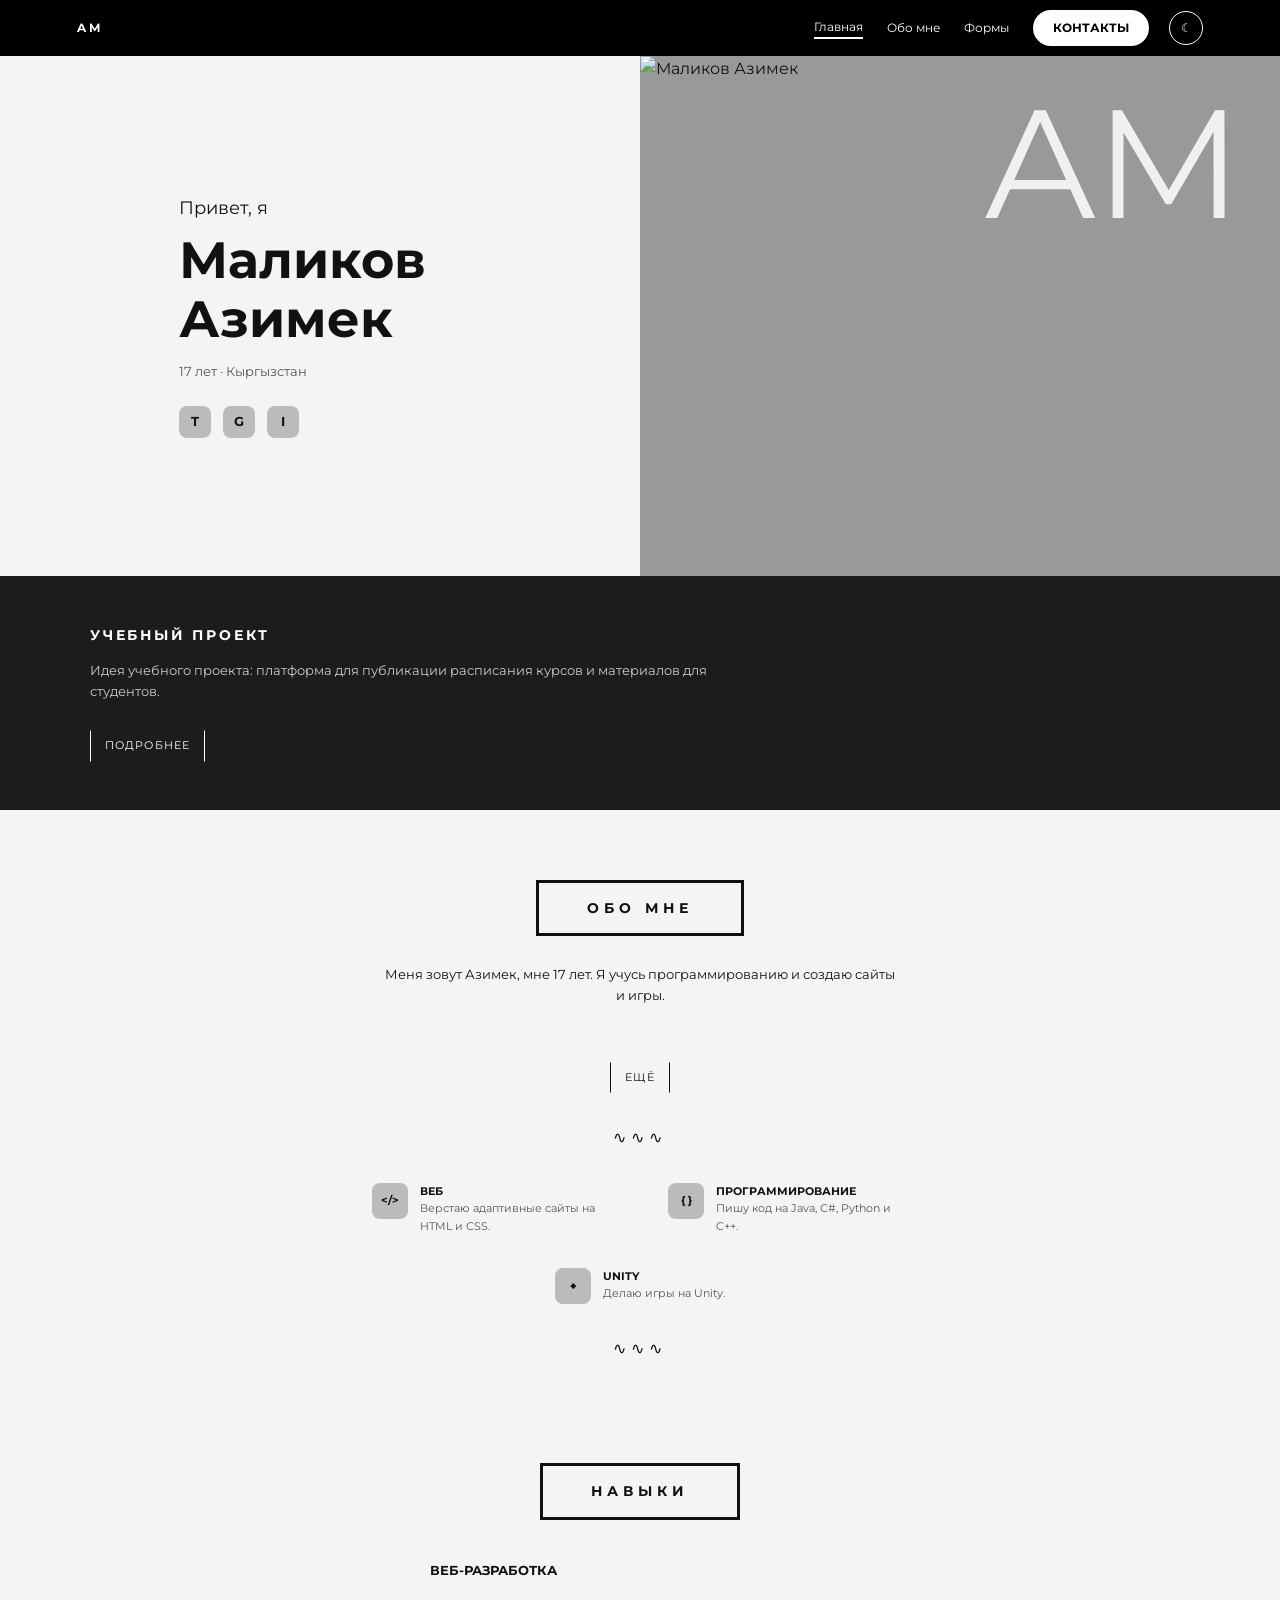
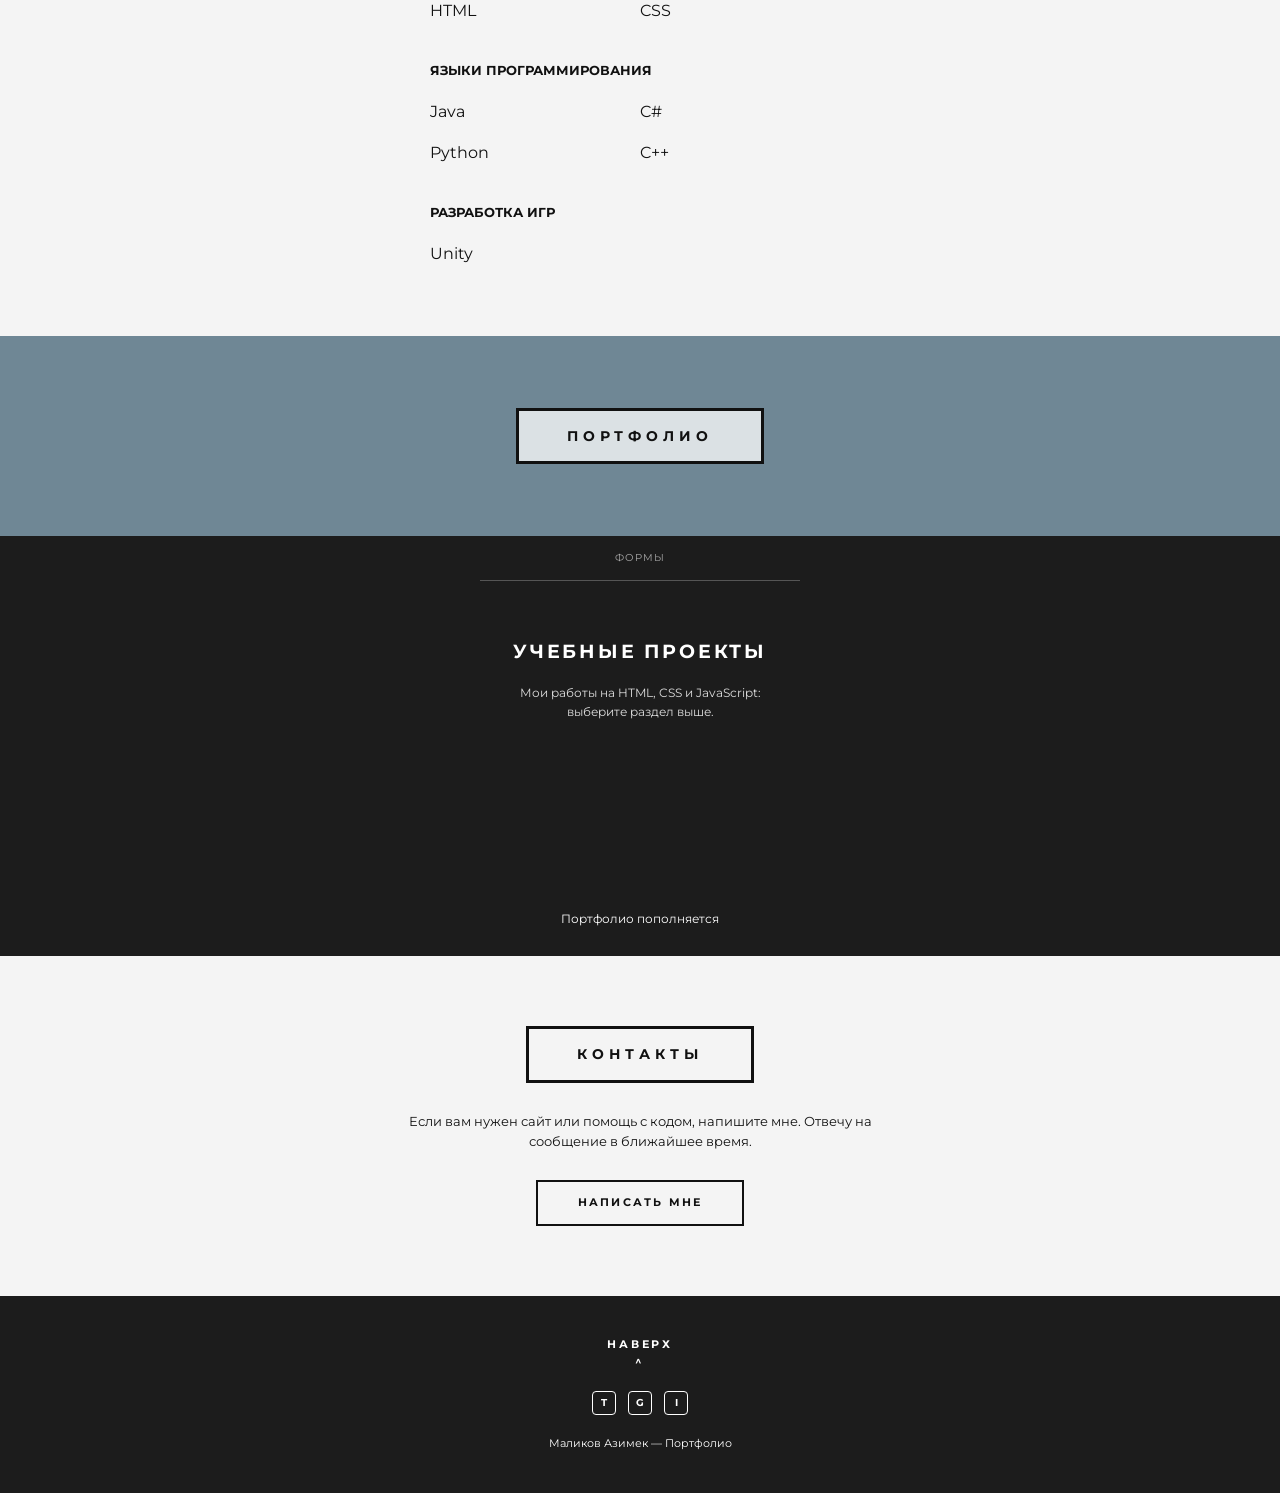
==== index.html @ 7f6b3d99 "first commit" ====
<!DOCTYPE html>
<html lang="ru">
<head>
<meta charset="UTF-8">
<meta name="viewport" content="width=device-width, initial-scale=1">
<title>Маликов Азимек — Портфолио</title>
<link rel="preconnect" href="https://fonts.googleapis.com">
<link rel="preconnect" href="https://fonts.gstatic.com" crossorigin>
<link href="https://fonts.googleapis.com/css2?family=Montserrat:wght@400;500;600;700&display=swap" rel="stylesheet">
<link rel="stylesheet" href="css/style.css">
<script src="js/script.js" defer></script>
</head>
<body>
<header class="topbar" id="top">
  <a class="logo" href="index.html">AM</a>
  <nav class="nav" id="site-nav" aria-label="Основная навигация">
    <a href="index.html" class="current">Главная</a>
    <a href="about.html">Обо мне</a>
    <a href="interactive.html">Формы</a>
    <a href="index.html#contacts" class="nav-cta">Контакты</a>
  </nav>
  <div class="topbar-tools">
    <button type="button" class="theme-toggle" id="theme-toggle" aria-label="Переключить тему" aria-pressed="false"></button>
    <button type="button" class="burger" aria-label="Меню" aria-expanded="false" aria-controls="site-nav"><span></span><span></span><span></span></button>
  </div>
</header>

<main>
  <section class="hero">
    <div class="hero-text">
      <p class="hello">Привет, я</p>
      <h1>Маликов<br>Азимек</h1>
      <p class="meta">17 лет · Кыргызстан</p>
      <ul class="socials">
        <li><a href="https://t.me/AZIIM02" target="_blank" rel="noopener" aria-label="Telegram">T</a></li>
        <li><a href="https://github.com/AZIMSGIT" target="_blank" rel="noopener" aria-label="GitHub">G</a></li>
        <li><a href="https://instagram.com/azim_best_" target="_blank" rel="noopener" aria-label="Instagram">I</a></li>
      </ul>
    </div>
    <div class="hero-photo">
      <img src="assets/images/photo.jpg" alt="Маликов Азимек">
      <span class="initials">AM</span>
    </div>
  </section>

  <section class="project">
    <div class="project-inner">
      <h2>Учебный проект</h2>
      <p>Идея учебного проекта: платформа для публикации расписания курсов и материалов для студентов.</p>
      <button type="button" class="bar-link" data-modal-open="project-modal">Подробнее</button>
    </div>
  </section>

  <section class="light about" id="about">
    <h2 class="box-title">Обо мне</h2>
    <p class="lead">Меня зовут Азимек, мне 17 лет. Я учусь программированию и создаю сайты и игры.</p>
    <a class="bar-link bar-link-dark" href="about.html">Ещё</a>
    <div class="divider"><span>∿∿∿</span></div>
    <ul class="cards">
      <li>
        <span class="icon">&lt;/&gt;</span>
        <div>
          <h3>Веб</h3>
          <p>Верстаю адаптивные сайты на HTML и CSS.</p>
        </div>
      </li>
      <li>
        <span class="icon">{ }</span>
        <div>
          <h3>Программирование</h3>
          <p>Пишу код на Java, C#, Python и C++.</p>
        </div>
      </li>
      <li>
        <span class="icon">◆</span>
        <div>
          <h3>Unity</h3>
          <p>Делаю игры на Unity.</p>
        </div>
      </li>
    </ul>
    <div class="divider"><span>∿∿∿</span></div>
  </section>

  <section class="light skills" id="skills">
    <h2 class="box-title">Навыки</h2>
    <div class="skill-groups">
      <div class="group">
        <h3>Веб-разработка</h3>
        <ul>
          <li>HTML</li>
          <li>CSS</li>
        </ul>
      </div>
      <div class="group">
        <h3>Языки программирования</h3>
        <ul>
          <li>Java</li>
          <li>C#</li>
          <li>Python</li>
          <li>C++</li>
        </ul>
      </div>
      <div class="group">
        <h3>Разработка игр</h3>
        <ul>
          <li>Unity</li>
        </ul>
      </div>
    </div>
  </section>

  <section class="portfolio" id="portfolio">
    <div class="portfolio-banner">
      <h2 class="box-title box-title-light">Портфолио</h2>
    </div>
    <div class="portfolio-body">
      <ul class="tabs">
        <li><a href="interactive.html">Формы</a></li>
      </ul>
      <h3>Учебные проекты</h3>
      <p>Мои работы на HTML, CSS и JavaScript:<br>выберите раздел выше.</p>
      <p class="note">Портфолио пополняется</p>
    </div>
  </section>

  <section class="light contacts" id="contacts">
    <h2 class="box-title">Контакты</h2>
    <p class="lead">Если вам нужен сайт или помощь с кодом, напишите мне. Отвечу на сообщение в ближайшее время.</p>
    <a class="submit" href="interactive.html">Написать мне</a>
  </section>
</main>

<footer class="footer">
  <a class="to-top" href="#top">Наверх<span>^</span></a>
  <ul class="socials socials-light">
    <li><a href="https://t.me/AZIIM02" target="_blank" rel="noopener" aria-label="Telegram">T</a></li>
    <li><a href="https://github.com/AZIMSGIT" target="_blank" rel="noopener" aria-label="GitHub">G</a></li>
    <li><a href="https://instagram.com/azim_best_" target="_blank" rel="noopener" aria-label="Instagram">I</a></li>
  </ul>
  <p>Маликов Азимек — Портфолио</p>
</footer>

<div class="modal" id="project-modal" role="dialog" aria-modal="true" aria-labelledby="project-modal-title" aria-hidden="true">
  <div class="modal-content">
    <button type="button" class="modal-close" data-modal-close aria-label="Закрыть">&times;</button>
    <h2 id="project-modal-title">Учебный проект</h2>
    <p>Это сайт-портфолио на чистых HTML, CSS и JavaScript, без фреймворков. В нём есть CSS-лаборатория, страница с видео, аудио и галереей, а также форма с проверкой данных.</p>
  </div>
</div>
</body>
</html>
---- css/style.css ----
/* ===== 1. Переменные: цвета для светлой и тёмной темы ===== */
:root {
  --bg: #e6e6e6;
  --panel: #f4f4f4;
  --card: #fff;
  --text: #111;
  --muted: #555;
  --dark: #1c1c1c;
  --line: #bbb;
  --accent: #2f6fd1;
  --error: #c62828;
}
:root[data-theme="dark"] {
  --bg: #101010;
  --panel: #1a1a1a;
  --card: #242424;
  --text: #f2f2f2;
  --muted: #b5b5b5;
  --dark: #0a0a0a;
  --line: #444;
  --error: #ff8a80;
}

/* ===== 2. Общие правила ===== */
* { box-sizing: border-box; margin: 0; padding: 0; }
html { scroll-behavior: smooth; scroll-padding-top: 56px; }
body { font-family: "Montserrat", Arial, sans-serif; background: var(--bg); color: var(--text); line-height: 1.6; }
a { color: inherit; text-decoration: none; }
ul { list-style: none; }
img, video { display: block; max-width: 100%; }
button, input, select, textarea { font: inherit; color: inherit; }
select { padding: 6px 10px; border: 2px solid var(--text); background: transparent; }
option { background: #fff; color: #111; }
code { font-family: Consolas, monospace; font-size: 12px; }
:focus-visible { outline: 2px solid var(--accent); outline-offset: 3px; }
.no-scroll { overflow: hidden; }

/* ===== 3. Кнопки: при наведении меняются скругление, цвет, цвет текста и размер ===== */
.nav-cta, .bar-link, .submit, .socials a {
  transition: border-radius 0.25s, background-color 0.25s, color 0.25s, transform 0.25s;
}
.nav-cta:hover, .bar-link:hover, .submit:hover, .socials a:hover {
  border-radius: 999px;
  background: var(--accent);
  color: #fff;
  transform: scale(1.08);
}

/* ===== 4. Шапка и меню ===== */
.topbar { position: sticky; top: 0; z-index: 10; display: flex; align-items: center; height: 56px; padding: 0 6vw; background: #000; color: #fff; font-size: 12px; }
.logo { font-weight: 700; letter-spacing: 0.3em; }
.nav { display: flex; align-items: center; gap: 24px; margin-left: auto; }
.nav .current { border-bottom: 2px solid #fff; }
.nav-cta { padding: 8px 20px; border-radius: 999px; background: #fff; color: #000; font-weight: 700; text-transform: uppercase; }
.topbar-tools { display: flex; align-items: center; gap: 14px; margin-left: 20px; }
.theme-toggle { width: 34px; height: 34px; border: 1px solid #fff; border-radius: 50%; background: transparent; color: #fff; cursor: pointer; }
.theme-toggle::before { content: "\263E"; }
:root[data-theme="dark"] .theme-toggle::before { content: "\2600"; }
.theme-toggle:hover { background: #fff; color: #000; }
.burger { display: none; flex-direction: column; gap: 5px; padding: 0; border: 0; background: none; cursor: pointer; }
.burger span { width: 22px; height: 2px; background: #fff; transition: transform 0.2s, opacity 0.2s; }

/* ===== 5. Главная: hero ===== */
.hero { display: grid; grid-template-columns: 1fr 1fr; min-height: 520px; background: var(--panel); }
.hero-text { display: flex; flex-direction: column; justify-content: center; padding: 60px 6vw 60px 14vw; }
.hello { font-size: 18px; }
.hero h1 { margin: 8px 0 12px; font-size: clamp(32px, 4vw, 52px); line-height: 1.15; }
.meta { font-size: 13px; color: var(--muted); }
.socials { display: flex; gap: 12px; margin-top: 24px; }
.socials a { display: grid; place-items: center; width: 32px; height: 32px; border-radius: 8px; background: var(--line); font-size: 13px; font-weight: 700; }
.hero-photo { position: relative; overflow: hidden; background: #999; }
.hero-photo img { width: 100%; height: 100%; object-fit: cover; }
.initials { position: absolute; right: 6%; top: 6%; font-size: clamp(90px, 12vw, 180px); line-height: 1; color: rgba(255, 255, 255, 0.85); }

/* ===== 6. Тёмный блок «Учебный проект» ===== */
.project { padding: 48px 6vw; background: var(--dark); color: #fff; }
.project-inner { max-width: 1100px; margin: 0 auto; }
.project h2 { margin-bottom: 14px; font-size: 14px; letter-spacing: 0.2em; text-transform: uppercase; }
.project p { max-width: 620px; font-size: 13px; color: #ccc; }
.bar-link { display: inline-block; margin-top: 28px; padding: 6px 14px; border: 1px solid transparent; border-left-color: currentColor; border-right-color: currentColor; background: transparent; font-size: 11px; letter-spacing: 0.1em; text-transform: uppercase; cursor: pointer; }

/* ===== 7. Светлые секции: обо мне, навыки, контакты ===== */
.light { padding: 70px 6vw; text-align: center; background: var(--panel); }
.skills { padding-top: 0; }
.box-title { display: inline-block; padding: 14px 48px; border: 3px solid var(--text); font-size: 14px; letter-spacing: 0.35em; text-transform: uppercase; }
.lead { max-width: 520px; margin: 28px auto; font-size: 13px; }
.divider { margin: 32px 0; letter-spacing: 0.3em; }
.cards { display: flex; flex-wrap: wrap; justify-content: center; gap: 32px 56px; max-width: 760px; margin: 0 auto; text-align: left; }
.cards li { display: flex; gap: 12px; max-width: 240px; }
.icon { flex: none; display: grid; place-items: center; width: 36px; height: 36px; border-radius: 8px; background: var(--line); font-size: 11px; font-weight: 700; }
.cards h3 { font-size: 11px; text-transform: uppercase; }
.cards p { font-size: 11px; color: var(--muted); }
.skill-groups { max-width: 420px; margin: 40px auto 0; text-align: left; }
.group + .group { margin-top: 36px; }
.group h3 { margin-bottom: 18px; font-size: 13px; text-transform: uppercase; }
.group ul { display: grid; grid-template-columns: 1fr 1fr; gap: 16px 0; font-size: 16px; }
.submit { display: inline-block; padding: 12px 40px; border: 2px solid var(--text); background: transparent; font-size: 11px; font-weight: 700; letter-spacing: 0.2em; text-transform: uppercase; cursor: pointer; }

/* ===== 8. Портфолио ===== */
.portfolio-banner { display: grid; place-items: center; height: 200px; background: #6f8795 url("../assets/images/mountains.jpg") center / cover; }
.box-title-light { border-color: #111; background: rgba(255, 255, 255, 0.75); color: #111; }
.portfolio-body { display: flex; flex-direction: column; align-items: center; min-height: 420px; padding: 0 6vw 28px; background: var(--dark); color: #fff; text-align: center; }
.tabs { display: flex; width: 100%; max-width: 320px; margin-bottom: 56px; border-bottom: 1px solid #555; font-size: 10px; letter-spacing: 0.1em; text-transform: uppercase; }
.tabs li { flex: 1; }
.tabs a { display: block; padding: 14px 0; color: #aaa; }
.tabs a:hover { color: #fff; box-shadow: inset 0 -2px #fff; }
.portfolio-body h3 { margin-bottom: 16px; letter-spacing: 0.15em; text-transform: uppercase; }
.portfolio-body p { font-size: 12px; color: #ddd; }
.portfolio-body .note { margin-top: auto; padding-top: 60px; color: #fff; }

/* ===== 9. Футер ===== */
.footer { display: flex; flex-direction: column; align-items: center; gap: 20px; padding: 40px 6vw; background: var(--dark); color: #fff; font-size: 11px; text-align: center; }
.to-top { display: flex; flex-direction: column; align-items: center; font-weight: 700; letter-spacing: 0.25em; text-transform: uppercase; }
.socials-light { margin-top: 0; }
.socials-light a { width: 24px; height: 24px; border: 1px solid #fff; border-radius: 4px; background: transparent; font-size: 10px; }

/* ===== 10. Модальное окно ===== */
.modal { position: fixed; inset: 0; z-index: 100; display: none; place-items: center; padding: 20px; background: rgba(0, 0, 0, 0.75); }
.modal.open { display: grid; }
.modal-content { position: relative; width: 100%; max-width: 560px; max-height: 90vh; overflow: auto; padding: 40px 32px 32px; background: var(--card); }
.modal-content h2 { margin-bottom: 14px; font-size: 14px; letter-spacing: 0.2em; text-transform: uppercase; }
.modal-content p { font-size: 13px; }
.modal-close { position: absolute; top: 8px; right: 8px; width: 36px; height: 36px; border: 0; border-radius: 50%; background: transparent; font-size: 24px; cursor: pointer; }
.modal-close:hover { background: var(--accent); color: #fff; }

/* ===== 11. Страница «Побольше обо мне» ===== */
.more-block { max-width: 720px; margin: 48px auto 0; text-align: left; }
.more-block h3 { margin-bottom: 16px; font-size: 13px; letter-spacing: 0.08em; text-transform: uppercase; }
.more-block p { font-size: 13px; }
.more-block img, .more-block video { width: 100%; min-height: 200px; background: var(--line); }
.more-back { margin-top: 56px; }

/* ===== 12. Общие элементы ===== */
input[type="range"] { accent-color: var(--accent); }
audio { display: block; width: 100%; }

/* ===== 17. Страница «Формы» ===== */
.form-page { max-width: 720px; margin: 48px auto 0; text-align: left; }
.reg-form fieldset { margin-bottom: 24px; padding: 20px; border: 1px solid var(--line); background: var(--card); }
.reg-form legend { padding: 0 8px; font-size: 12px; font-weight: 700; letter-spacing: 0.1em; text-transform: uppercase; }
.form-row { display: grid; gap: 6px; margin-bottom: 14px; }
.form-row label, .label-text { font-size: 12px; font-weight: 600; }
.text-field { width: 100%; padding: 10px 12px; border: 2px solid var(--text); background: transparent; font-size: 13px; }
.text-field[aria-invalid="true"] { border-color: var(--error); }
input[type="color"] { width: 56px; height: 36px; padding: 0; border: 2px solid var(--text); background: none; }
.choice-group { display: flex; flex-wrap: wrap; gap: 8px 20px; }
.form-row .choice { display: flex; align-items: center; gap: 8px; font-size: 13px; font-weight: 400; }
.error { min-height: 1em; font-size: 11px; color: var(--error); }
.form-actions { text-align: center; }
.form-success { margin-top: 20px; padding: 16px 20px; border: 2px solid #2f9a6e; font-size: 13px; text-align: center; }

/* ===== 18. Телефон (до 767px) ===== */
@media (max-width: 767px) {
  .topbar-tools { margin-left: auto; }
  .burger { display: flex; }
  .nav { position: absolute; top: 56px; left: 0; right: 0; flex-direction: column; align-items: stretch; gap: 0; max-height: 0; overflow: hidden; background: #000; text-align: center; transition: max-height 0.3s ease; }
  .nav a { padding: 16px 0; border-top: 1px solid #222; }
  .nav-cta, .nav-cta:hover { border-radius: 0; transform: none; }
  .topbar.open .nav { max-height: 400px; }
  .topbar.open .burger span:nth-child(1) { transform: translateY(7px) rotate(45deg); }
  .topbar.open .burger span:nth-child(2) { opacity: 0; }
  .topbar.open .burger span:nth-child(3) { transform: translateY(-7px) rotate(-45deg); }
  .hero { position: relative; display: block; min-height: 0; }
  .hero-photo { height: 78vh; min-height: 420px; }
  .initials { display: none; }
  .hero-text { position: absolute; right: 0; bottom: 0; left: 0; padding: 80px 6vw 24px; background: linear-gradient(transparent, rgba(0, 0, 0, 0.8)); color: #fff; }
  .hero .meta { color: #ddd; }
  .hero .socials { position: absolute; right: 6vw; bottom: 24px; flex-direction: column; margin-top: 0; }
  .cards { flex-direction: column; align-items: center; }
  .light { padding: 56px 6vw; }
  .box-title { padding: 12px 32px; }
}

@media (prefers-reduced-motion: reduce) {
  * { animation: none !important; transition: none !important; }
}
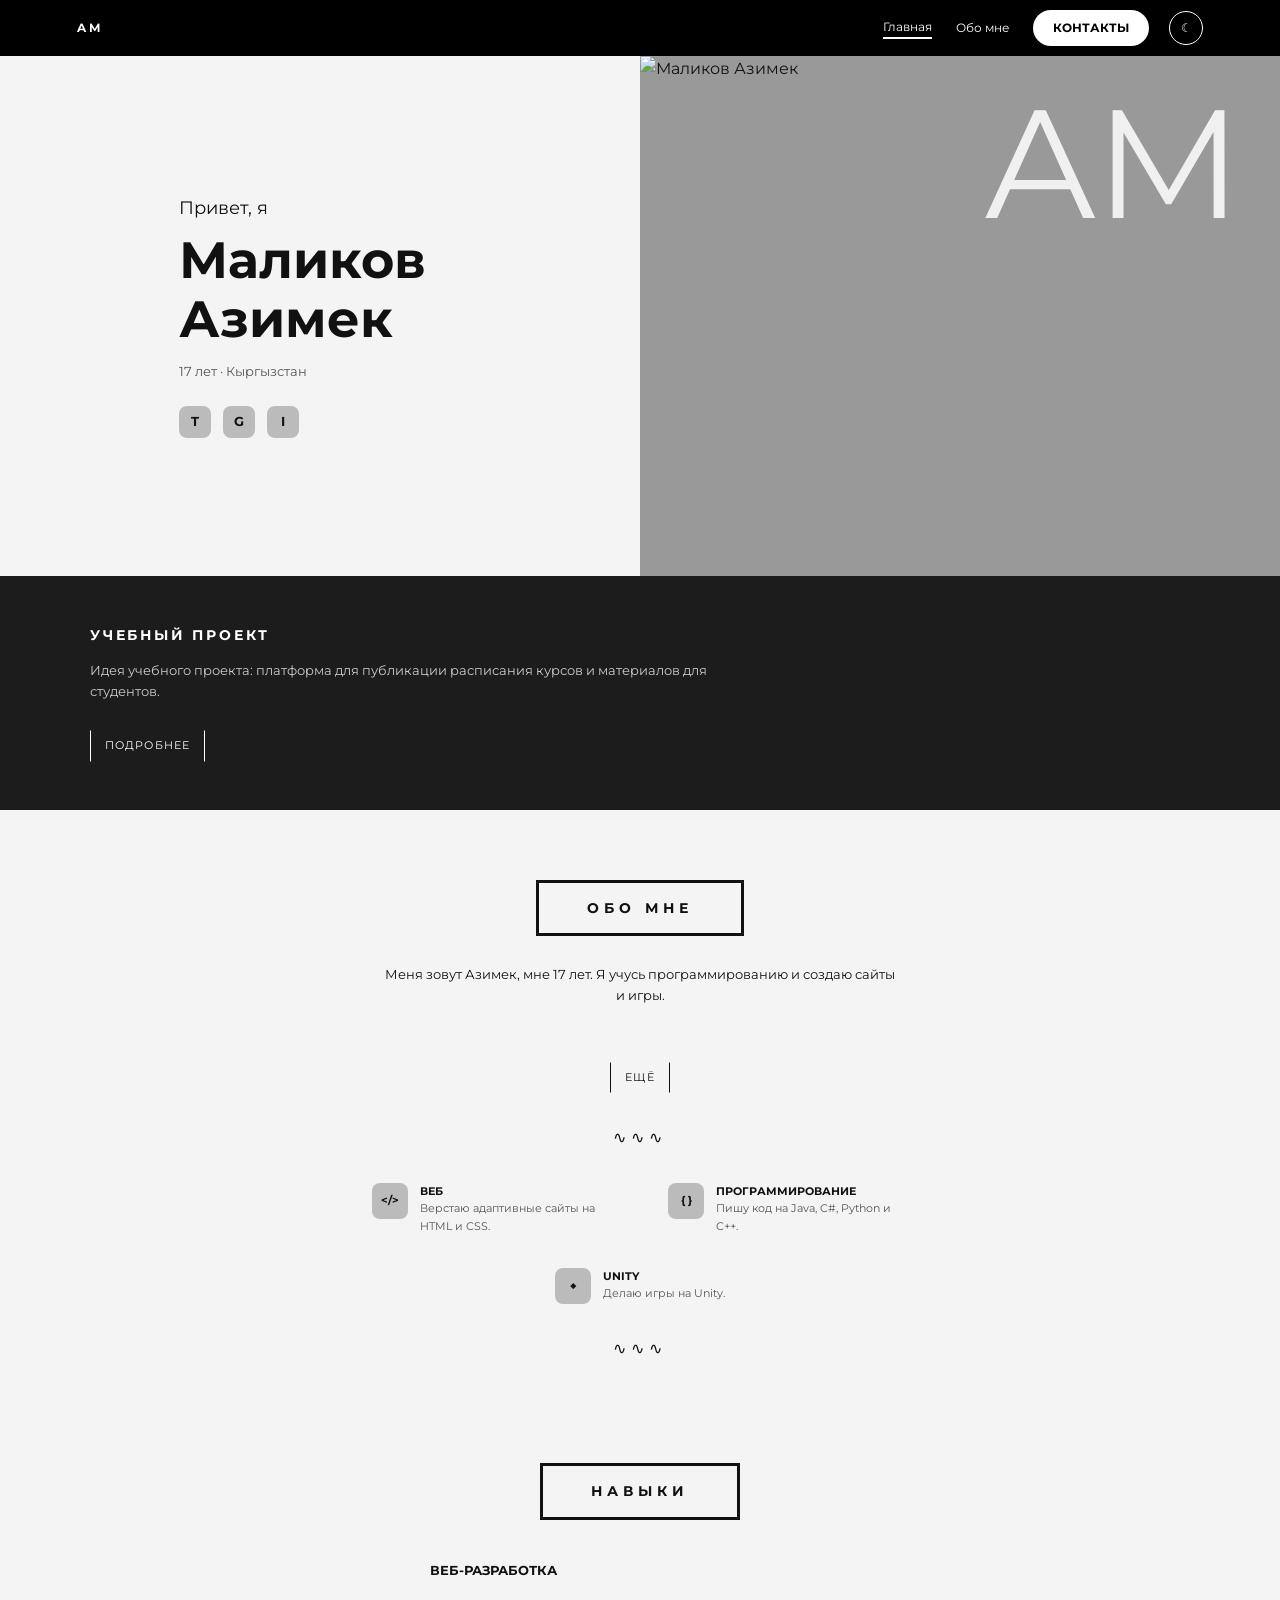
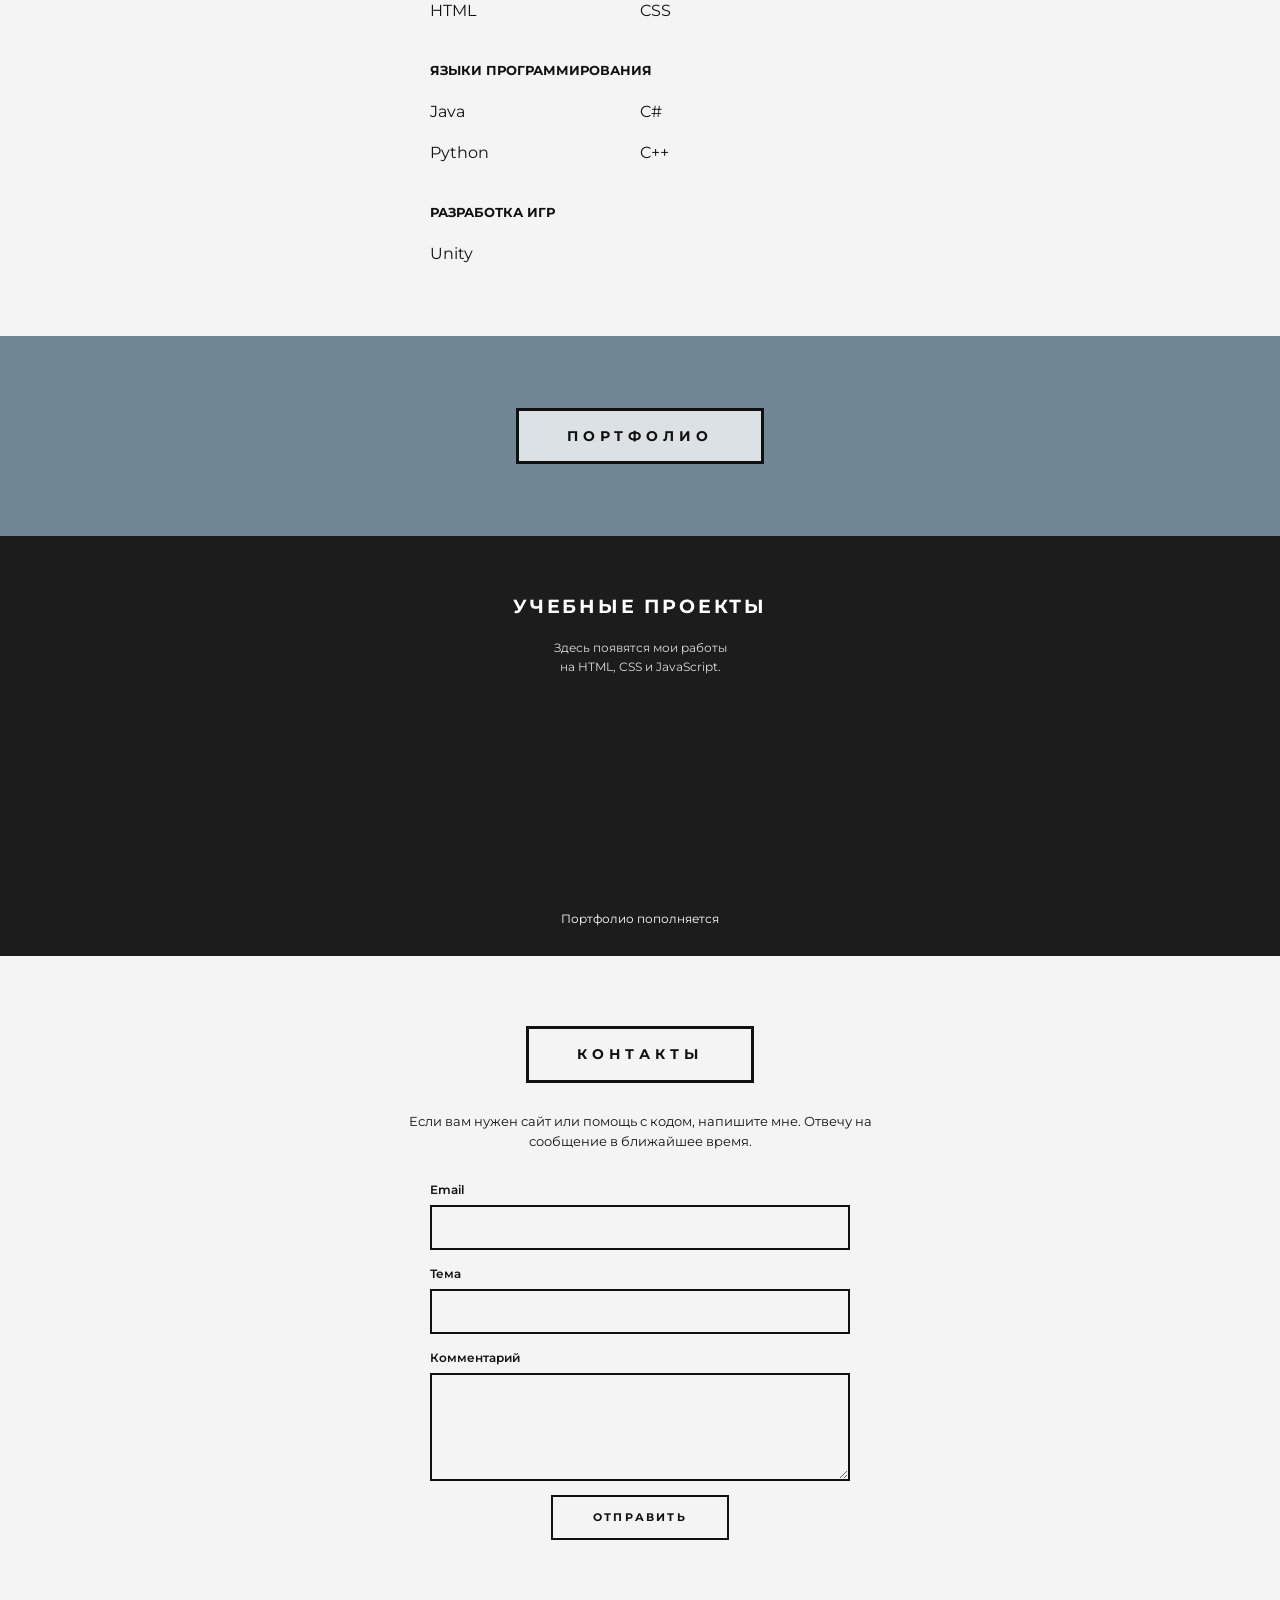
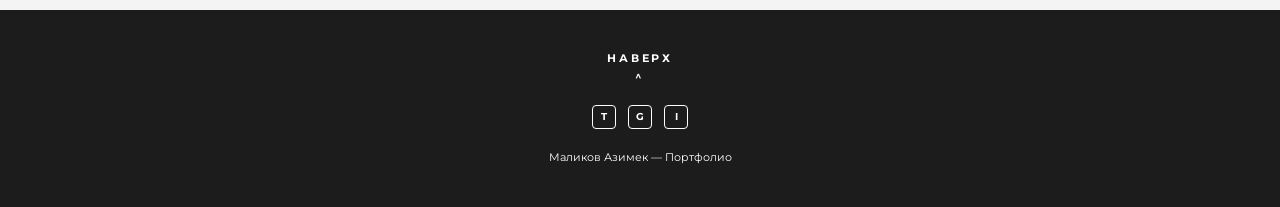
==== commit dc4d8d45: "Add files via upload" ====
--- a/index.html
+++ b/index.html
@@ -13,15 +13,14 @@
 <body>
 <header class="topbar" id="top">
   <a class="logo" href="index.html">AM</a>
-  <nav class="nav" id="site-nav" aria-label="Основная навигация">
+  <nav class="nav" id="site-nav">
     <a href="index.html" class="current">Главная</a>
     <a href="about.html">Обо мне</a>
-    <a href="interactive.html">Формы</a>
     <a href="index.html#contacts" class="nav-cta">Контакты</a>
   </nav>
   <div class="topbar-tools">
-    <button type="button" class="theme-toggle" id="theme-toggle" aria-label="Переключить тему" aria-pressed="false"></button>
-    <button type="button" class="burger" aria-label="Меню" aria-expanded="false" aria-controls="site-nav"><span></span><span></span><span></span></button>
+    <button type="button" class="theme-toggle" id="theme-toggle" title="Переключить тему"></button>
+    <button type="button" class="burger" title="Меню"><span></span><span></span><span></span></button>
   </div>
 </header>
 
@@ -32,9 +31,9 @@
       <h1>Маликов<br>Азимек</h1>
       <p class="meta">17 лет · Кыргызстан</p>
       <ul class="socials">
-        <li><a href="https://t.me/AZIIM02" target="_blank" rel="noopener" aria-label="Telegram">T</a></li>
-        <li><a href="https://github.com/AZIMSGIT" target="_blank" rel="noopener" aria-label="GitHub">G</a></li>
-        <li><a href="https://instagram.com/azim_best_" target="_blank" rel="noopener" aria-label="Instagram">I</a></li>
+        <li><a href="https://t.me/AZIIM02" target="_blank" rel="noopener" title="Telegram">T</a></li>
+        <li><a href="https://github.com/AZIMSGIT" target="_blank" rel="noopener" title="GitHub">G</a></li>
+        <li><a href="https://instagram.com/azim_best_" target="_blank" rel="noopener" title="Instagram">I</a></li>
       </ul>
     </div>
     <div class="hero-photo">
@@ -115,11 +114,8 @@
       <h2 class="box-title box-title-light">Портфолио</h2>
     </div>
     <div class="portfolio-body">
-      <ul class="tabs">
-        <li><a href="interactive.html">Формы</a></li>
-      </ul>
       <h3>Учебные проекты</h3>
-      <p>Мои работы на HTML, CSS и JavaScript:<br>выберите раздел выше.</p>
+      <p>Здесь появятся мои работы<br>на HTML, CSS и JavaScript.</p>
       <p class="note">Портфолио пополняется</p>
     </div>
   </section>
@@ -127,23 +123,29 @@
   <section class="light contacts" id="contacts">
     <h2 class="box-title">Контакты</h2>
     <p class="lead">Если вам нужен сайт или помощь с кодом, напишите мне. Отвечу на сообщение в ближайшее время.</p>
-    <a class="submit" href="interactive.html">Написать мне</a>
+    <form class="form" id="contact-form">
+      <label>Email<input type="email" name="email" required></label>
+      <label>Тема<input type="text" name="subject" required></label>
+      <label>Комментарий<textarea name="comment" rows="4" required></textarea></label>
+      <button type="submit" class="submit">Отправить</button>
+      <p class="form-success" id="form-success" hidden>Спасибо! Форма заполнена верно.</p>
+    </form>
   </section>
 </main>
 
 <footer class="footer">
   <a class="to-top" href="#top">Наверх<span>^</span></a>
   <ul class="socials socials-light">
-    <li><a href="https://t.me/AZIIM02" target="_blank" rel="noopener" aria-label="Telegram">T</a></li>
-    <li><a href="https://github.com/AZIMSGIT" target="_blank" rel="noopener" aria-label="GitHub">G</a></li>
-    <li><a href="https://instagram.com/azim_best_" target="_blank" rel="noopener" aria-label="Instagram">I</a></li>
+    <li><a href="https://t.me/AZIIM02" target="_blank" rel="noopener" title="Telegram">T</a></li>
+    <li><a href="https://github.com/AZIMSGIT" target="_blank" rel="noopener" title="GitHub">G</a></li>
+    <li><a href="https://instagram.com/azim_best_" target="_blank" rel="noopener" title="Instagram">I</a></li>
   </ul>
   <p>Маликов Азимек — Портфолио</p>
 </footer>
 
-<div class="modal" id="project-modal" role="dialog" aria-modal="true" aria-labelledby="project-modal-title" aria-hidden="true">
+<div class="modal" id="project-modal">
   <div class="modal-content">
-    <button type="button" class="modal-close" data-modal-close aria-label="Закрыть">&times;</button>
+    <button type="button" class="modal-close" title="Закрыть">&times;</button>
     <h2 id="project-modal-title">Учебный проект</h2>
     <p>Это сайт-портфолио на чистых HTML, CSS и JavaScript, без фреймворков. В нём есть CSS-лаборатория, страница с видео, аудио и галереей, а также форма с проверкой данных.</p>
   </div>
--- a/css/style.css
+++ b/css/style.css
@@ -8,7 +8,6 @@
   --dark: #1c1c1c;
   --line: #bbb;
   --accent: #2f6fd1;
-  --error: #c62828;
 }
 :root[data-theme="dark"] {
   --bg: #101010;
@@ -18,7 +17,6 @@
   --muted: #b5b5b5;
   --dark: #0a0a0a;
   --line: #444;
-  --error: #ff8a80;
 }
 
 /* ===== 2. Общие правила ===== */
@@ -29,11 +27,7 @@
 ul { list-style: none; }
 img, video { display: block; max-width: 100%; }
 button, input, select, textarea { font: inherit; color: inherit; }
-select { padding: 6px 10px; border: 2px solid var(--text); background: transparent; }
-option { background: #fff; color: #111; }
-code { font-family: Consolas, monospace; font-size: 12px; }
 :focus-visible { outline: 2px solid var(--accent); outline-offset: 3px; }
-.no-scroll { overflow: hidden; }
 
 /* ===== 3. Кнопки: при наведении меняются скругление, цвет, цвет текста и размер ===== */
 .nav-cta, .bar-link, .submit, .socials a {
@@ -99,11 +93,7 @@
 /* ===== 8. Портфолио ===== */
 .portfolio-banner { display: grid; place-items: center; height: 200px; background: #6f8795 url("../assets/images/mountains.jpg") center / cover; }
 .box-title-light { border-color: #111; background: rgba(255, 255, 255, 0.75); color: #111; }
-.portfolio-body { display: flex; flex-direction: column; align-items: center; min-height: 420px; padding: 0 6vw 28px; background: var(--dark); color: #fff; text-align: center; }
-.tabs { display: flex; width: 100%; max-width: 320px; margin-bottom: 56px; border-bottom: 1px solid #555; font-size: 10px; letter-spacing: 0.1em; text-transform: uppercase; }
-.tabs li { flex: 1; }
-.tabs a { display: block; padding: 14px 0; color: #aaa; }
-.tabs a:hover { color: #fff; box-shadow: inset 0 -2px #fff; }
+.portfolio-body { display: flex; flex-direction: column; align-items: center; min-height: 420px; padding: 56px 6vw 28px; background: var(--dark); color: #fff; text-align: center; }
 .portfolio-body h3 { margin-bottom: 16px; letter-spacing: 0.15em; text-transform: uppercase; }
 .portfolio-body p { font-size: 12px; color: #ddd; }
 .portfolio-body .note { margin-top: auto; padding-top: 60px; color: #fff; }
@@ -130,24 +120,12 @@
 .more-block img, .more-block video { width: 100%; min-height: 200px; background: var(--line); }
 .more-back { margin-top: 56px; }
 
-/* ===== 12. Общие элементы ===== */
-input[type="range"] { accent-color: var(--accent); }
+/* ===== 12. Форма ===== */
+.form { display: grid; gap: 14px; max-width: 420px; margin: 0 auto; text-align: left; font-size: 12px; font-weight: 600; }
+.form input, .form textarea { display: block; width: 100%; margin-top: 6px; padding: 10px 12px; border: 2px solid var(--text); background: transparent; font-size: 13px; font-weight: 400; }
+.form .submit { justify-self: center; }
+.form-success { padding: 12px 16px; border: 2px solid #2f9a6e; text-align: center; font-weight: 400; }
 audio { display: block; width: 100%; }
-
-/* ===== 17. Страница «Формы» ===== */
-.form-page { max-width: 720px; margin: 48px auto 0; text-align: left; }
-.reg-form fieldset { margin-bottom: 24px; padding: 20px; border: 1px solid var(--line); background: var(--card); }
-.reg-form legend { padding: 0 8px; font-size: 12px; font-weight: 700; letter-spacing: 0.1em; text-transform: uppercase; }
-.form-row { display: grid; gap: 6px; margin-bottom: 14px; }
-.form-row label, .label-text { font-size: 12px; font-weight: 600; }
-.text-field { width: 100%; padding: 10px 12px; border: 2px solid var(--text); background: transparent; font-size: 13px; }
-.text-field[aria-invalid="true"] { border-color: var(--error); }
-input[type="color"] { width: 56px; height: 36px; padding: 0; border: 2px solid var(--text); background: none; }
-.choice-group { display: flex; flex-wrap: wrap; gap: 8px 20px; }
-.form-row .choice { display: flex; align-items: center; gap: 8px; font-size: 13px; font-weight: 400; }
-.error { min-height: 1em; font-size: 11px; color: var(--error); }
-.form-actions { text-align: center; }
-.form-success { margin-top: 20px; padding: 16px 20px; border: 2px solid #2f9a6e; font-size: 13px; text-align: center; }
 
 /* ===== 18. Телефон (до 767px) ===== */
 @media (max-width: 767px) {
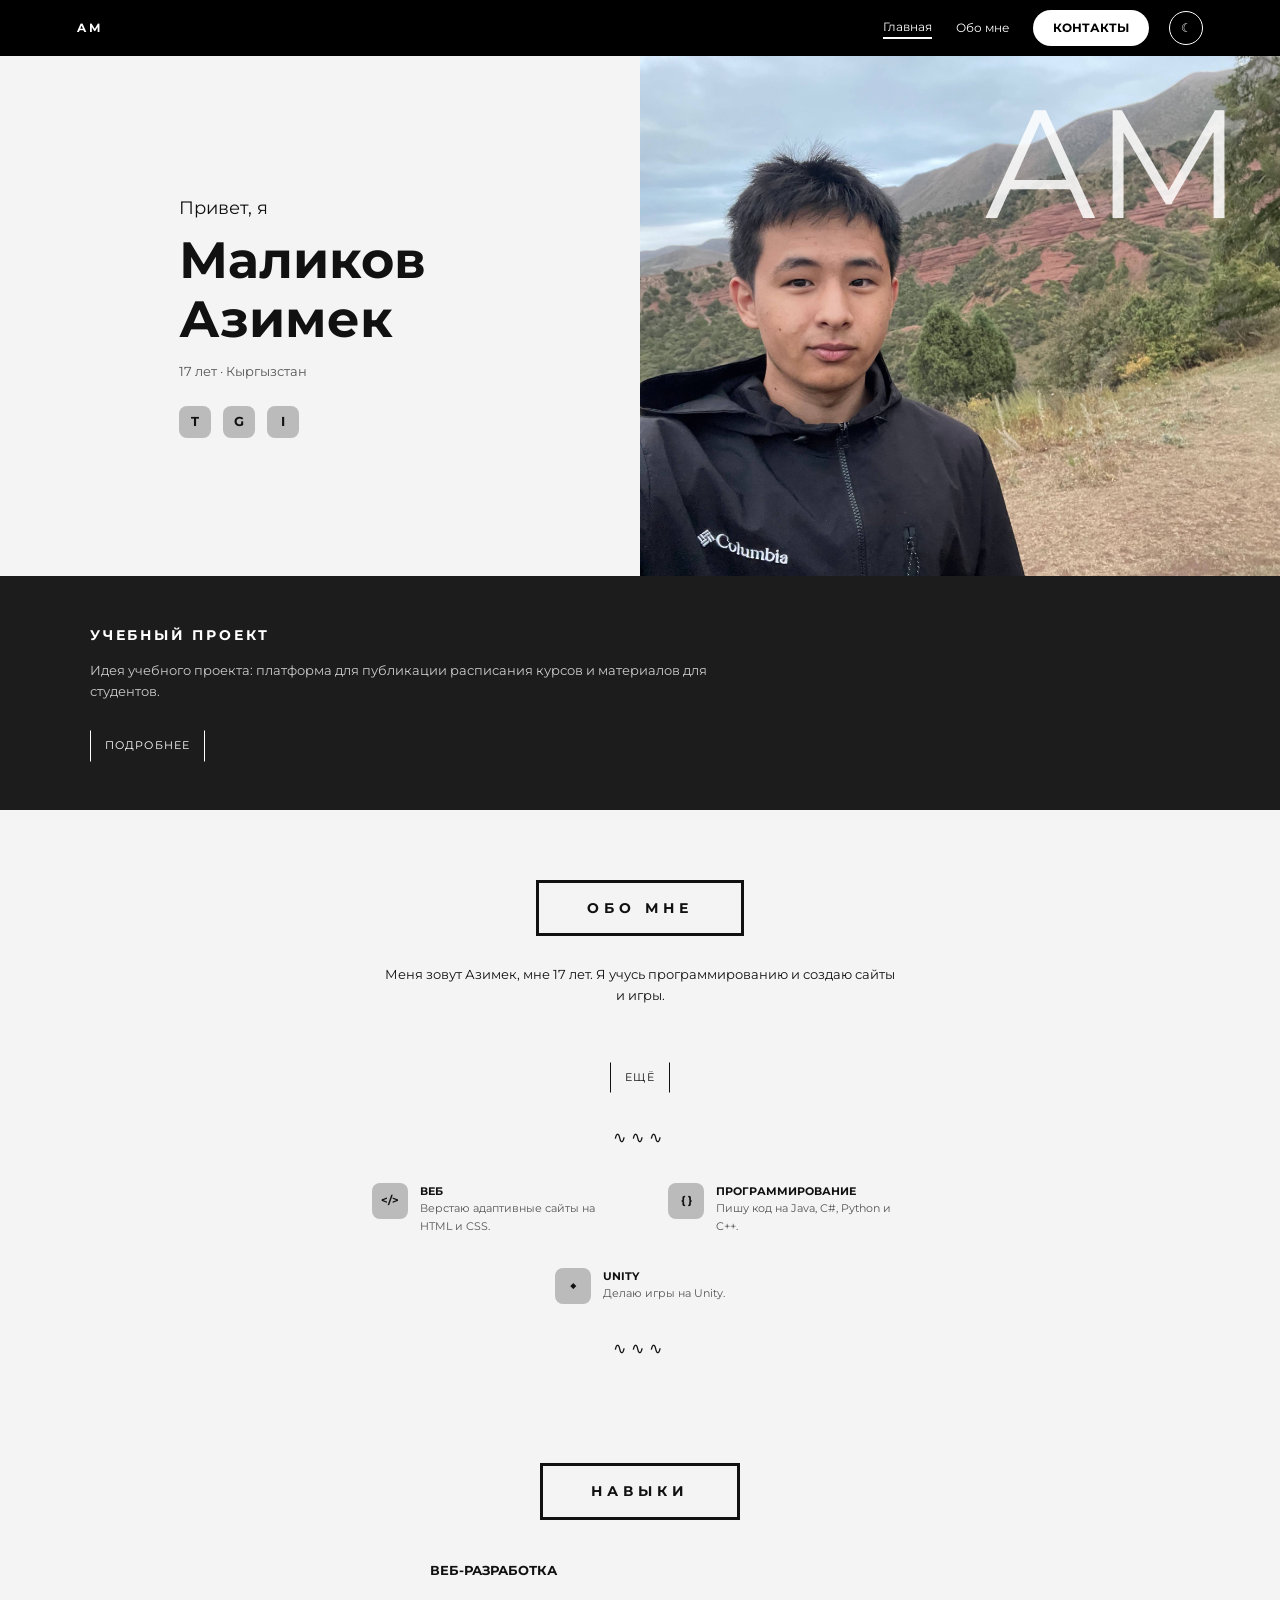
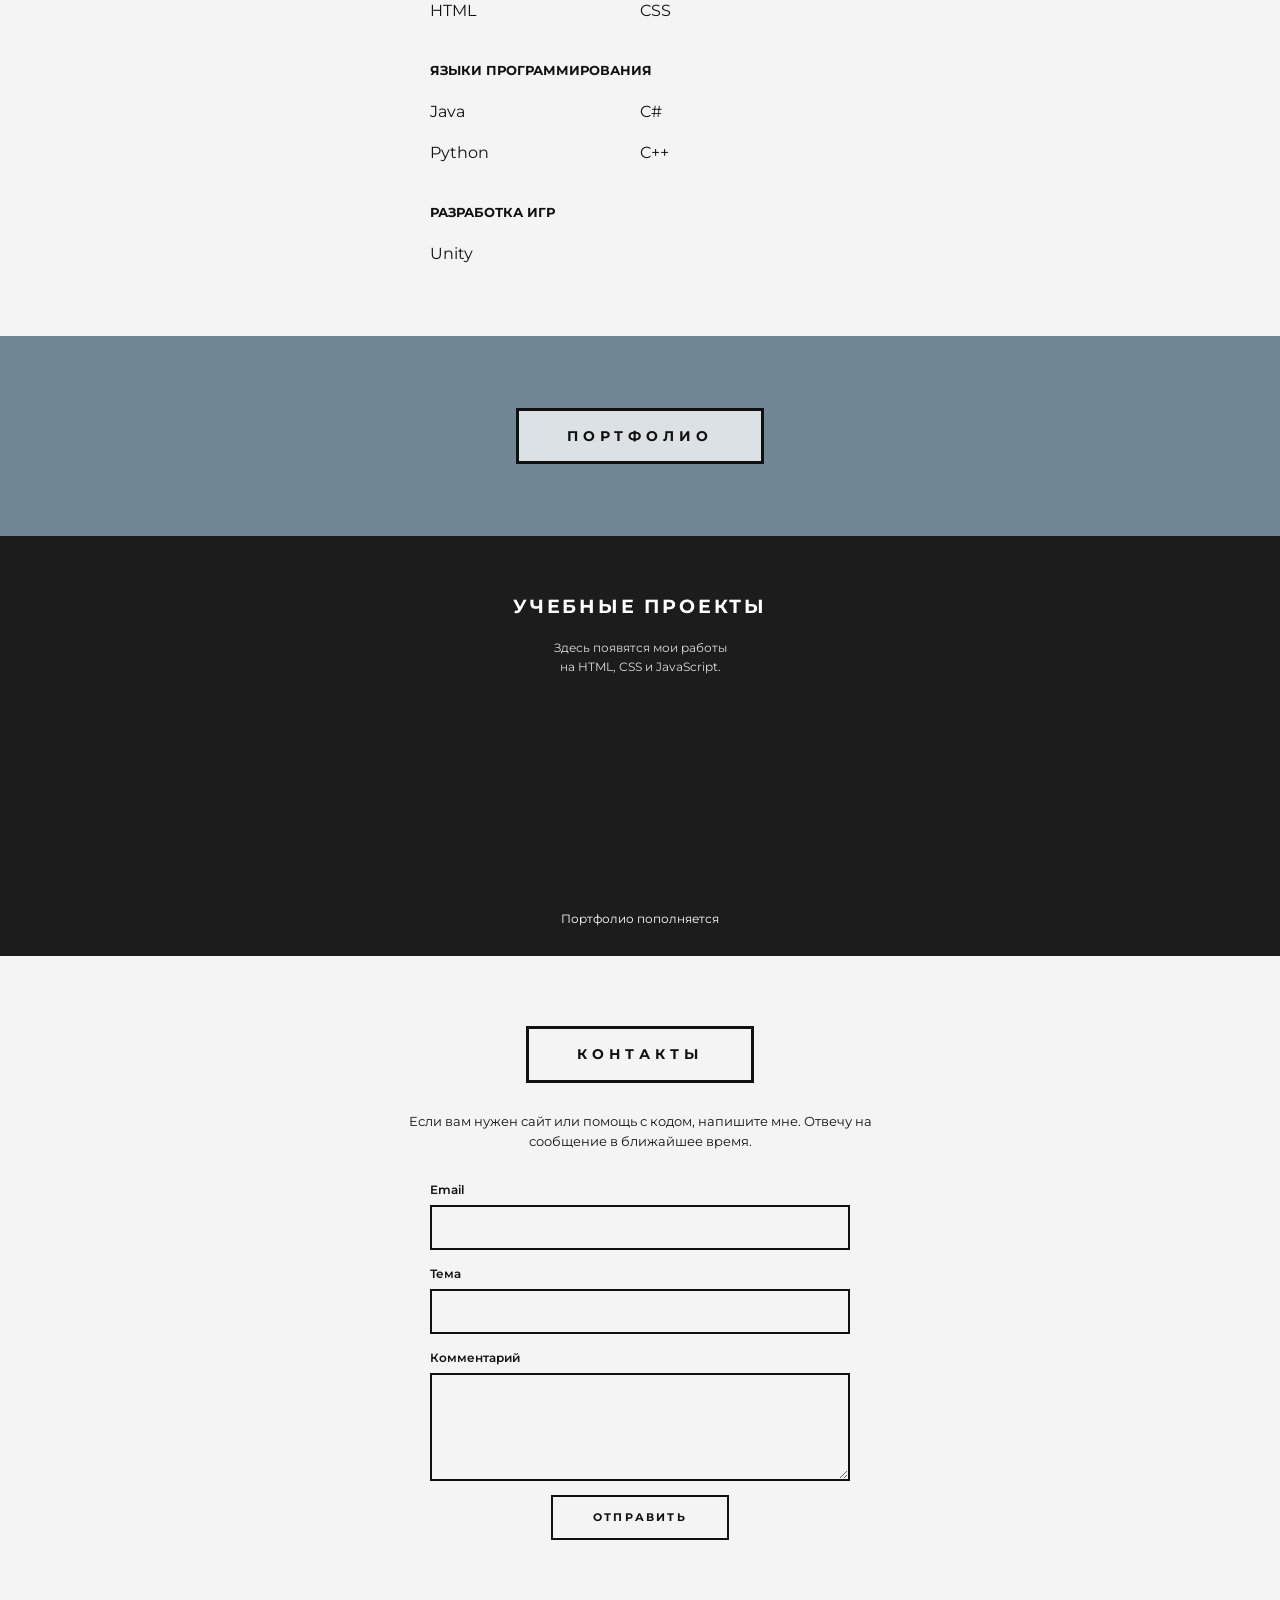
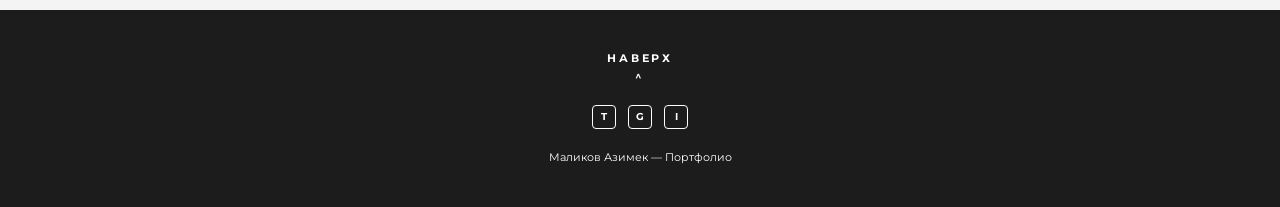
==== commit 83dac37c: "Add files via upload" ====
--- a/index.html
+++ b/index.html
@@ -6,6 +6,7 @@
 <title>Маликов Азимек — Портфолио</title>
 <link rel="preconnect" href="https://fonts.googleapis.com">
 <link rel="preconnect" href="https://fonts.gstatic.com" crossorigin>
+<link rel="icon" type="image/png" href="assets/icons/free-icon-chrome-152759.png">
 <link href="https://fonts.googleapis.com/css2?family=Montserrat:wght@400;500;600;700&display=swap" rel="stylesheet">
 <link rel="stylesheet" href="css/style.css">
 <script src="js/script.js" defer></script>
@@ -37,7 +38,7 @@
       </ul>
     </div>
     <div class="hero-photo">
-      <img src="assets/images/photo.jpg" alt="Маликов Азимек">
+      <img src="assets/images/photo_2026-11-05_17-33-48.jpg" alt="Маликов Азимек">
       <span class="initials">AM</span>
     </div>
   </section>
@@ -134,7 +135,7 @@
 </main>
 
 <footer class="footer">
-  <a class="to-top" href="#top">Наверх<span>^</span></a>
+  <a class="to-top" href="#">Наверх<span>^</span></a>
   <ul class="socials socials-light">
     <li><a href="https://t.me/AZIIM02" target="_blank" rel="noopener" title="Telegram">T</a></li>
     <li><a href="https://github.com/AZIMSGIT" target="_blank" rel="noopener" title="GitHub">G</a></li>
